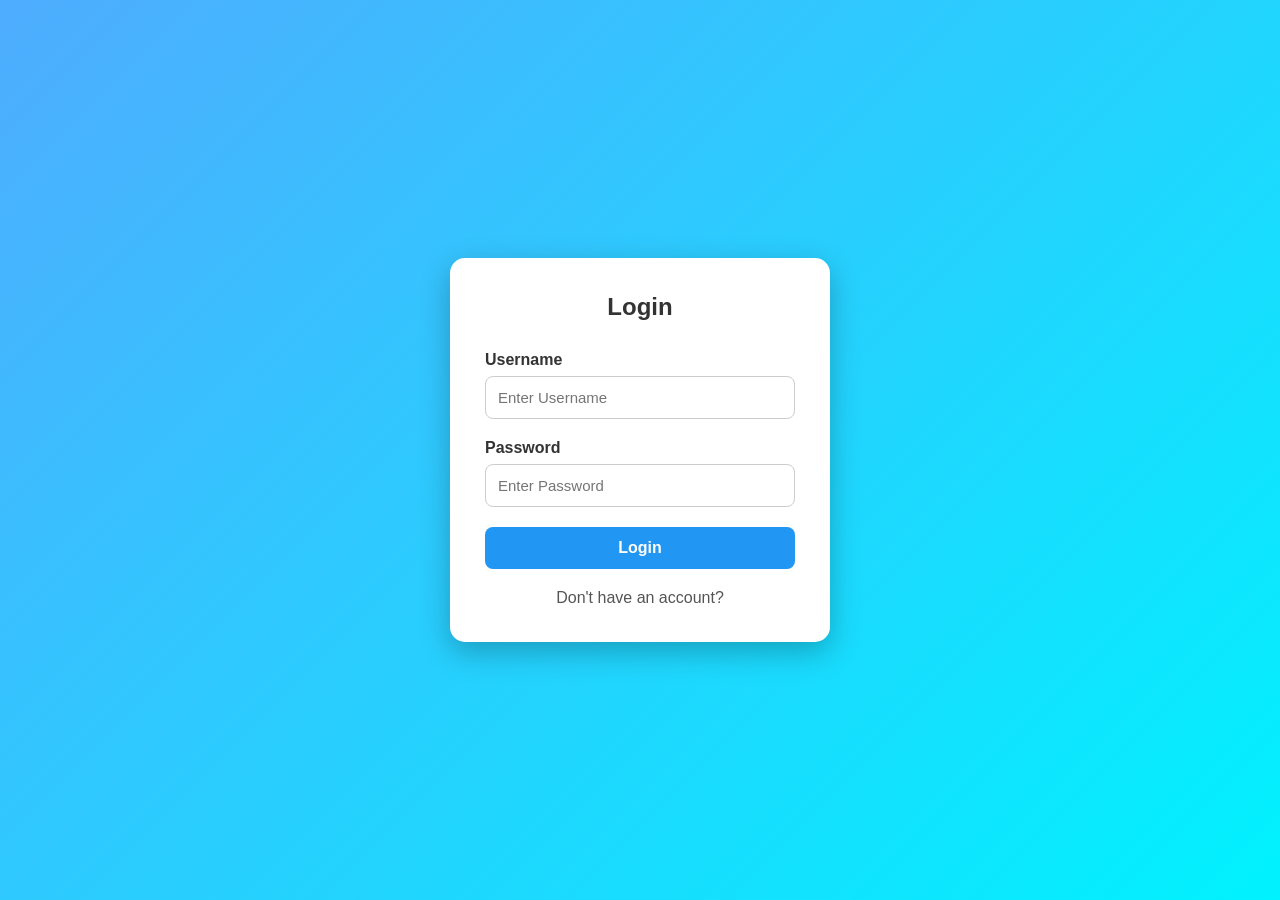
==== index.html @ e1b33939 "MY PROFILE" ====
<!DOCTYPE html>
<html lang="en">

<head>
    <meta charset="UTF-8">
    <meta name="viewport" content="width=device-width, initial-scale=1.0">

    <title>Login Page</title>

    <style>

        * {
            margin: 0;
            padding: 0;
            box-sizing: border-box;
            font-family: Arial, sans-serif;
        }

        body {
            height: 100vh;

            display: flex;
            justify-content: center;
            align-items: center;

            background: linear-gradient(135deg, #4facfe, #00f2fe);
        }

        .login-box {
            width: 380px;

            background: white;

            padding: 35px;

            border-radius: 15px;

            box-shadow: 0 10px 30px rgba(0, 0, 0, 0.25);
        }

        h2 {
            text-align: center;

            color: #333;

            margin-bottom: 30px;
        }

        .input-box {
            margin-bottom: 20px;
        }

        .input-box label {
            display: block;

            margin-bottom: 7px;

            color: #333;

            font-weight: bold;
        }

        .input-box input {
            width: 100%;

            padding: 12px;

            border: 1px solid #ccc;

            border-radius: 8px;

            font-size: 15px;

            outline: none;
        }

        .input-box input:focus {
            border-color: #2196f3;
        }

        button {
            width: 100%;

            padding: 12px;

            border: none;

            border-radius: 8px;

            background: #2196f3;

            color: white;

            font-size: 16px;

            font-weight: bold;

            cursor: pointer;

            transition: 0.3s;
        }

        button:hover {
            background: #0b7dda;
        }

        #message {
            text-align: center;

            margin-top: 20px;

            font-weight: bold;
        }

        .register {
            text-align: center;

            margin-top: 20px;

            color: #555;
        }

        .register a {
            color: #2196f3;

            text-decoration: none;

            font-weight: bold;
        }

    </style>

</head>

<body>


    <div class="login-box">

        <h2>Login</h2>


        <form id="loginForm">


            <div class="input-box">

                <label>Username</label>

                <input
                    type="text"
                    id="username"
                    placeholder="Enter Username"
                    required
                >

            </div>


            <div class="input-box">

                <label>Password</label>

                <input
                    type="password"
                    id="password"
                    placeholder="Enter Password"
                    required
                >

            </div>


            <button type="submit">
                Login
            </button>


        </form>


        <p id="message"></p>


        <div class="register">

            Don't have an account?
           

        </div>


    </div>


    <script>

        document
            .getElementById("loginForm")
            .addEventListener("submit", function(event) {

                event.preventDefault();


                // Get username and password

                let username =
                    document.getElementById("username").value;

                let password =
                    document.getElementById("password").value;


                // Correct Login Details

                let correctUsername = "Ashok Kumar";

                let correctPassword = "Ashok@1234";


                // Check Username and Password

                if (
                    username === correctUsername &&
                    password === correctPassword
                ) {

                    document.getElementById("message").style.color = "green";

                    document.getElementById("message").innerText =
                        "Login Successful!";


                    // Open index.html

                    setTimeout(function() {

                        window.location.href = "home.html";

                    }, 1000);


                } else {

                    document.getElementById("message").style.color = "red";

                    document.getElementById("message").innerText =
                        "Invalid Username or Password!";

                }

            });

    </script>


</body>

</html>
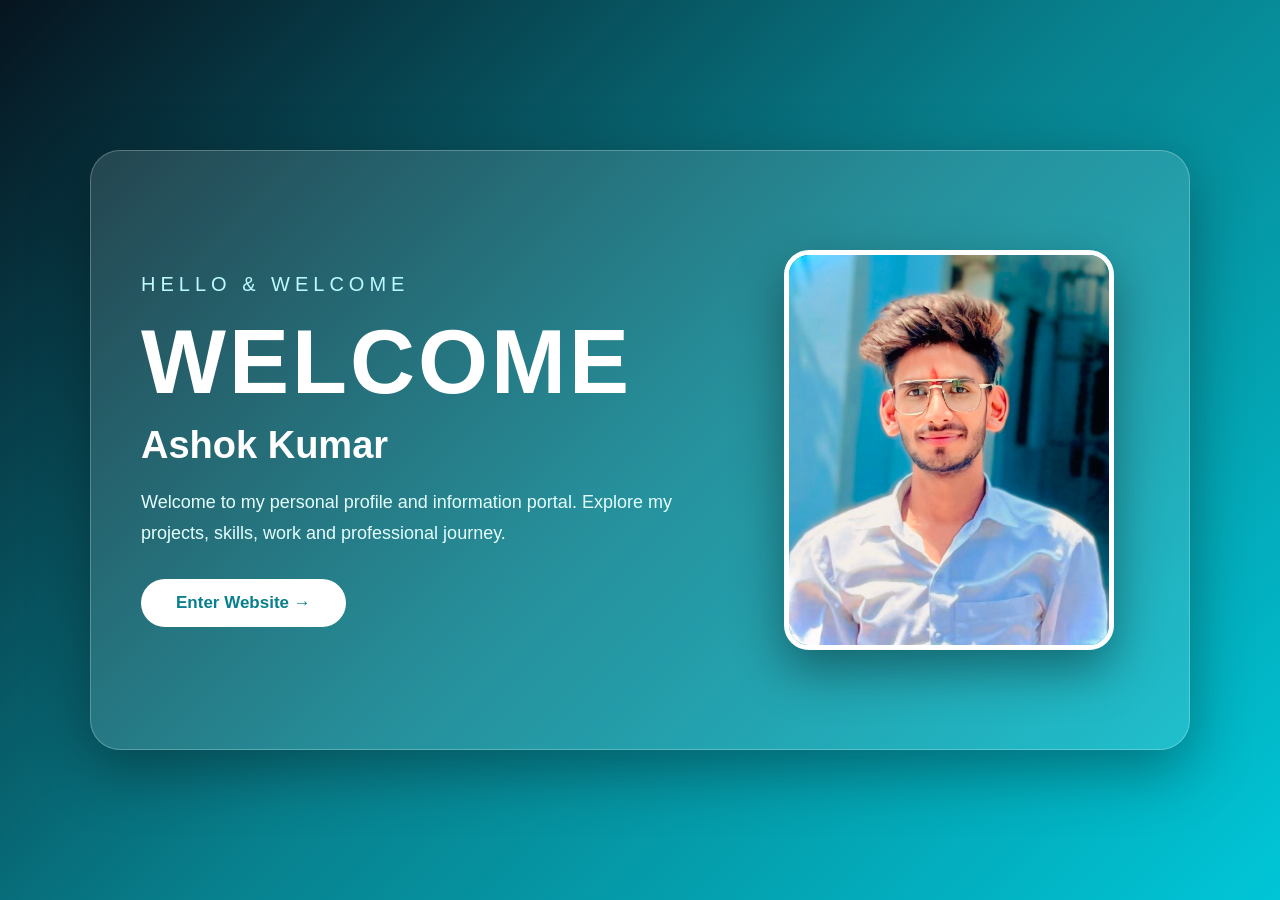
==== commit 5f22876e: "update profile website" ====
--- a/index.html
+++ b/index.html
@@ -1,12 +1,13 @@
-
 <!DOCTYPE html>
 <html lang="en">
 
 <head>
+
     <meta charset="UTF-8">
+
     <meta name="viewport" content="width=device-width, initial-scale=1.0">
 
-    <title>Login Page</title>
+    <title>Welcome Page</title>
 
     <style>
 
@@ -18,243 +19,255 @@
         }
 
         body {
-            height: 100vh;
+            min-height: 100vh;
 
             display: flex;
             justify-content: center;
             align-items: center;
 
-            background: linear-gradient(135deg, #4facfe, #00f2fe);
-        }
-
-        .login-box {
-            width: 380px;
+            background: linear-gradient(
+                135deg,
+                #06141f,
+                #087f8c,
+                #00c6d7
+            );
+
+            overflow: hidden;
+        }
+
+        .container {
+            width: 90%;
+            max-width: 1100px;
+            min-height: 600px;
+
+            display: flex;
+            align-items: center;
+            justify-content: space-between;
+
+            padding: 50px;
+
+            border-radius: 30px;
+
+            background: rgba(255, 255, 255, 0.12);
+
+            border: 1px solid rgba(255, 255, 255, 0.25);
+
+            box-shadow: 0 20px 60px rgba(0, 0, 0, 0.35);
+        }
+
+
+        /* LEFT SIDE */
+
+        .content {
+            width: 55%;
+            color: white;
+        }
+
+        .small-text {
+            font-size: 20px;
+            letter-spacing: 5px;
+            margin-bottom: 15px;
+            color: #bdfaff;
+        }
+
+        .welcome {
+            font-size: 90px;
+            font-weight: 800;
+            letter-spacing: 3px;
+            color: white;
+        }
+
+        .name {
+            font-size: 38px;
+            margin-top: 10px;
+            font-weight: bold;
+            color: white;
+        }
+
+        .description {
+            margin-top: 20px;
+
+            font-size: 18px;
+
+            line-height: 1.7;
+
+            color: #e5ffff;
+
+            max-width: 550px;
+        }
+
+
+        /* BUTTON */
+
+        .btn {
+            display: inline-block;
+
+            margin-top: 30px;
+
+            padding: 14px 35px;
+
+            border-radius: 30px;
 
             background: white;
 
-            padding: 35px;
-
-            border-radius: 15px;
-
-            box-shadow: 0 10px 30px rgba(0, 0, 0, 0.25);
-        }
-
-        h2 {
-            text-align: center;
-
-            color: #333;
-
-            margin-bottom: 30px;
-        }
-
-        .input-box {
-            margin-bottom: 20px;
-        }
-
-        .input-box label {
-            display: block;
-
-            margin-bottom: 7px;
-
-            color: #333;
+            color: #087f8c;
+
+            text-decoration: none;
+
+            font-size: 17px;
 
             font-weight: bold;
-        }
-
-        .input-box input {
-            width: 100%;
-
-            padding: 12px;
-
-            border: 1px solid #ccc;
-
-            border-radius: 8px;
-
-            font-size: 15px;
-
-            outline: none;
-        }
-
-        .input-box input:focus {
-            border-color: #2196f3;
-        }
-
-        button {
-            width: 100%;
-
-            padding: 12px;
-
-            border: none;
-
-            border-radius: 8px;
-
-            background: #2196f3;
-
-            color: white;
-
-            font-size: 16px;
-
-            font-weight: bold;
-
-            cursor: pointer;
 
             transition: 0.3s;
         }
 
-        button:hover {
-            background: #0b7dda;
-        }
-
-        #message {
-            text-align: center;
-
-            margin-top: 20px;
-
-            font-weight: bold;
-        }
-
-        .register {
-            text-align: center;
-
-            margin-top: 20px;
-
-            color: #555;
-        }
-
-        .register a {
-            color: #2196f3;
-
-            text-decoration: none;
-
-            font-weight: bold;
+        .btn:hover {
+            transform: translateY(-4px);
+
+            box-shadow: 0 10px 25px rgba(0, 0, 0, 0.3);
+        }
+
+
+        /* PHOTO */
+
+        .photo-box {
+            width: 38%;
+
+            display: flex;
+
+            justify-content: center;
+
+            align-items: center;
+        }
+
+        .photo {
+            width: 330px;
+
+            height: 400px;
+
+            object-fit: cover;
+
+            border-radius: 25px;
+
+            border: 5px solid white;
+
+            box-shadow: 0 20px 50px rgba(0, 0, 0, 0.4);
+
+            transition: 0.4s;
+        }
+
+        .photo:hover {
+            transform: scale(1.04);
+        }
+
+
+        /* MOBILE */
+
+        @media (max-width: 800px) {
+
+            body {
+                padding: 20px;
+            }
+
+            .container {
+                flex-direction: column-reverse;
+
+                text-align: center;
+
+                padding: 35px 20px;
+
+                min-height: auto;
+            }
+
+            .content {
+                width: 100%;
+            }
+
+            .photo-box {
+                width: 100%;
+
+                margin-bottom: 30px;
+            }
+
+            .photo {
+                width: 230px;
+
+                height: 280px;
+            }
+
+            .welcome {
+                font-size: 55px;
+            }
+
+            .name {
+                font-size: 28px;
+            }
+
+            .description {
+                font-size: 16px;
+            }
+
         }
 
     </style>
 
 </head>
 
+
 <body>
 
 
-    <div class="login-box">
-
-        <h2>Login</h2>
-
-
-        <form id="loginForm">
-
-
-            <div class="input-box">
-
-                <label>Username</label>
-
-                <input
-                    type="text"
-                    id="username"
-                    placeholder="Enter Username"
-                    required
-                >
-
+    <div class="container">
+
+
+        <!-- LEFT SIDE -->
+
+        <div class="content">
+
+            <div class="small-text">
+                HELLO & WELCOME
             </div>
 
 
-            <div class="input-box">
-
-                <label>Password</label>
-
-                <input
-                    type="password"
-                    id="password"
-                    placeholder="Enter Password"
-                    required
-                >
-
-            </div>
-
-
-            <button type="submit">
-                Login
-            </button>
-
-
-        </form>
-
-
-        <p id="message"></p>
-
-
-        <div class="register">
-
-            Don't have an account?
-           
+            <h1 class="welcome">
+                WELCOME
+            </h1>
+
+
+            <h2 class="name">
+                Ashok Kumar
+            </h2>
+
+
+            <p class="description">
+                Welcome to my personal profile and information portal.
+                Explore my projects, skills, work and professional journey.
+            </p>
+
+
+            <a href="home.html" class="btn">
+                Enter Website →
+            </a>
 
         </div>
 
 
+        <!-- RIGHT SIDE PHOTO -->
+
+        <div class="photo-box">
+
+            <img
+                src="pic/ashok kumar.jpeg"
+                alt="Ashok Kumar"
+                class="photo"
+            >
+
+        </div>
+
+
     </div>
 
 
-    <script>
-
-        document
-            .getElementById("loginForm")
-            .addEventListener("submit", function(event) {
-
-                event.preventDefault();
-
-
-                // Get username and password
-
-                let username =
-                    document.getElementById("username").value;
-
-                let password =
-                    document.getElementById("password").value;
-
-
-                // Correct Login Details
-
-                let correctUsername = "Ashok Kumar";
-
-                let correctPassword = "Ashok@1234";
-
-
-                // Check Username and Password
-
-                if (
-                    username === correctUsername &&
-                    password === correctPassword
-                ) {
-
-                    document.getElementById("message").style.color = "green";
-
-                    document.getElementById("message").innerText =
-                        "Login Successful!";
-
-
-                    // Open index.html
-
-                    setTimeout(function() {
-
-                        window.location.href = "home.html";
-
-                    }, 1000);
-
-
-                } else {
-
-                    document.getElementById("message").style.color = "red";
-
-                    document.getElementById("message").innerText =
-                        "Invalid Username or Password!";
-
-                }
-
-            });
-
-    </script>
-
-
 </body>
 
-</html>
+</html>
